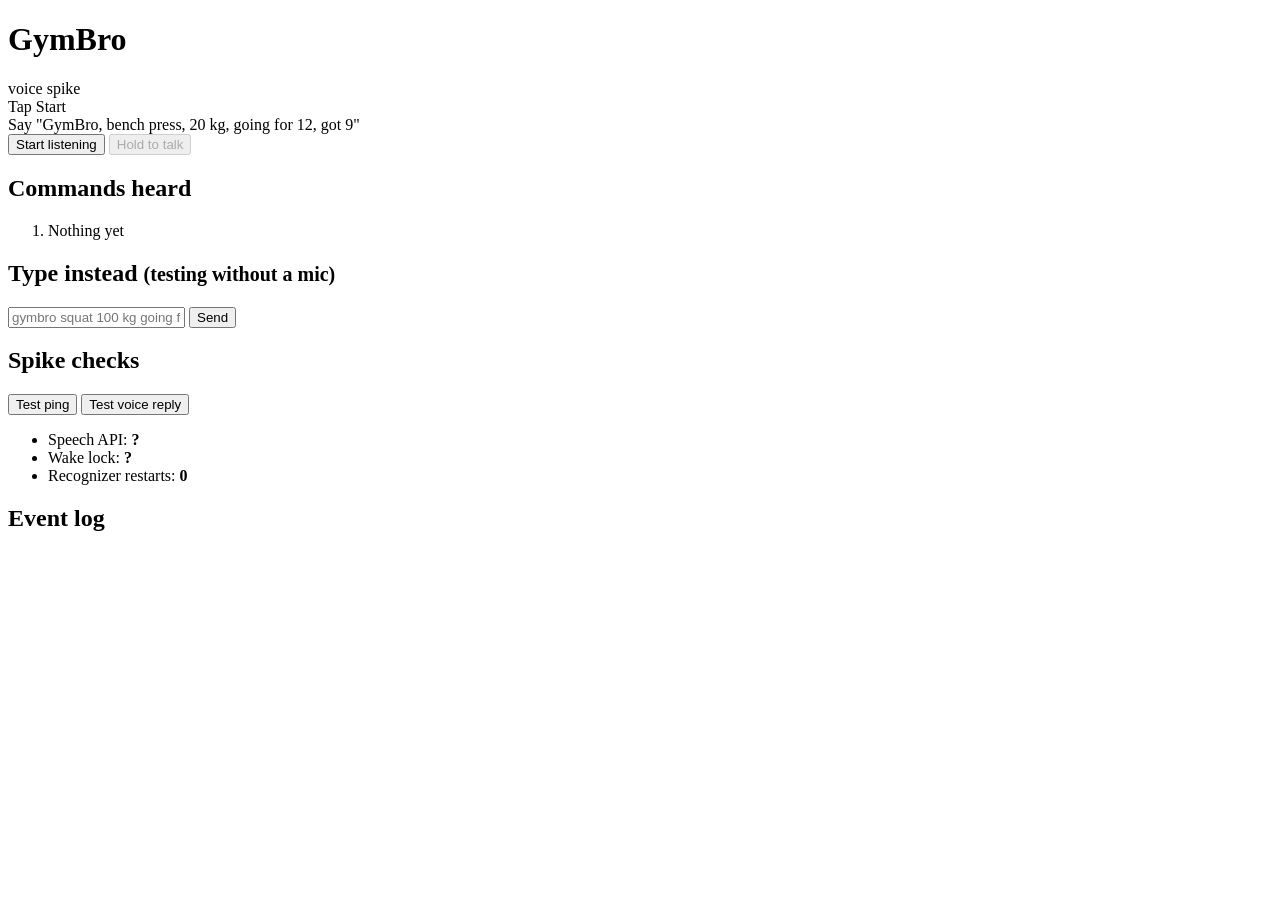
==== index.html @ e26d4421 "Create index.html" ====
<!doctype html>
<html lang="en">
<head>
  <meta charset="utf-8">
  <meta name="viewport" content="width=device-width, initial-scale=1, viewport-fit=cover">
  <meta name="theme-color" content="#0d0f12">
  <title>GymBro</title>
  <link rel="stylesheet" href="style.css">
</head>
<body>
  <header>
    <h1>GymBro</h1>
    <span class="tag">voice spike</span>
  </header>

  <main>
    <section id="status" class="status idle">
      <div class="dot"></div>
      <div>
        <div id="state" class="state">Tap Start</div>
        <div id="hint" class="hint">Say "GymBro, bench press, 20 kg, going for 12, got 9"</div>
      </div>
    </section>

    <div class="controls">
      <button id="start" class="primary">Start listening</button>
      <button id="talk" class="talk" disabled>Hold to talk</button>
    </div>

    <section class="card">
      <h2>Commands heard</h2>
      <ol id="commands" class="commands"><li class="empty">Nothing yet</li></ol>
    </section>

    <section class="card">
      <h2>Type instead <small>(testing without a mic)</small></h2>
      <form id="typed">
        <input id="typedText" autocomplete="off" placeholder="gymbro squat 100 kg going for 5 got 5">
        <button type="submit">Send</button>
      </form>
    </section>

    <section class="card">
      <h2>Spike checks</h2>
      <div class="checks">
        <button id="testPing">Test ping</button>
        <button id="testSpeak">Test voice reply</button>
      </div>
      <ul class="facts">
        <li>Speech API: <b id="fSpeech">?</b></li>
        <li>Wake lock: <b id="fWake">?</b></li>
        <li>Recognizer restarts: <b id="fRestarts">0</b></li>
      </ul>
    </section>

    <section class="card">
      <h2>Event log</h2>
      <pre id="log"></pre>
    </section>
  </main>

  <script src="voice.js"></script>
</body>
</html>
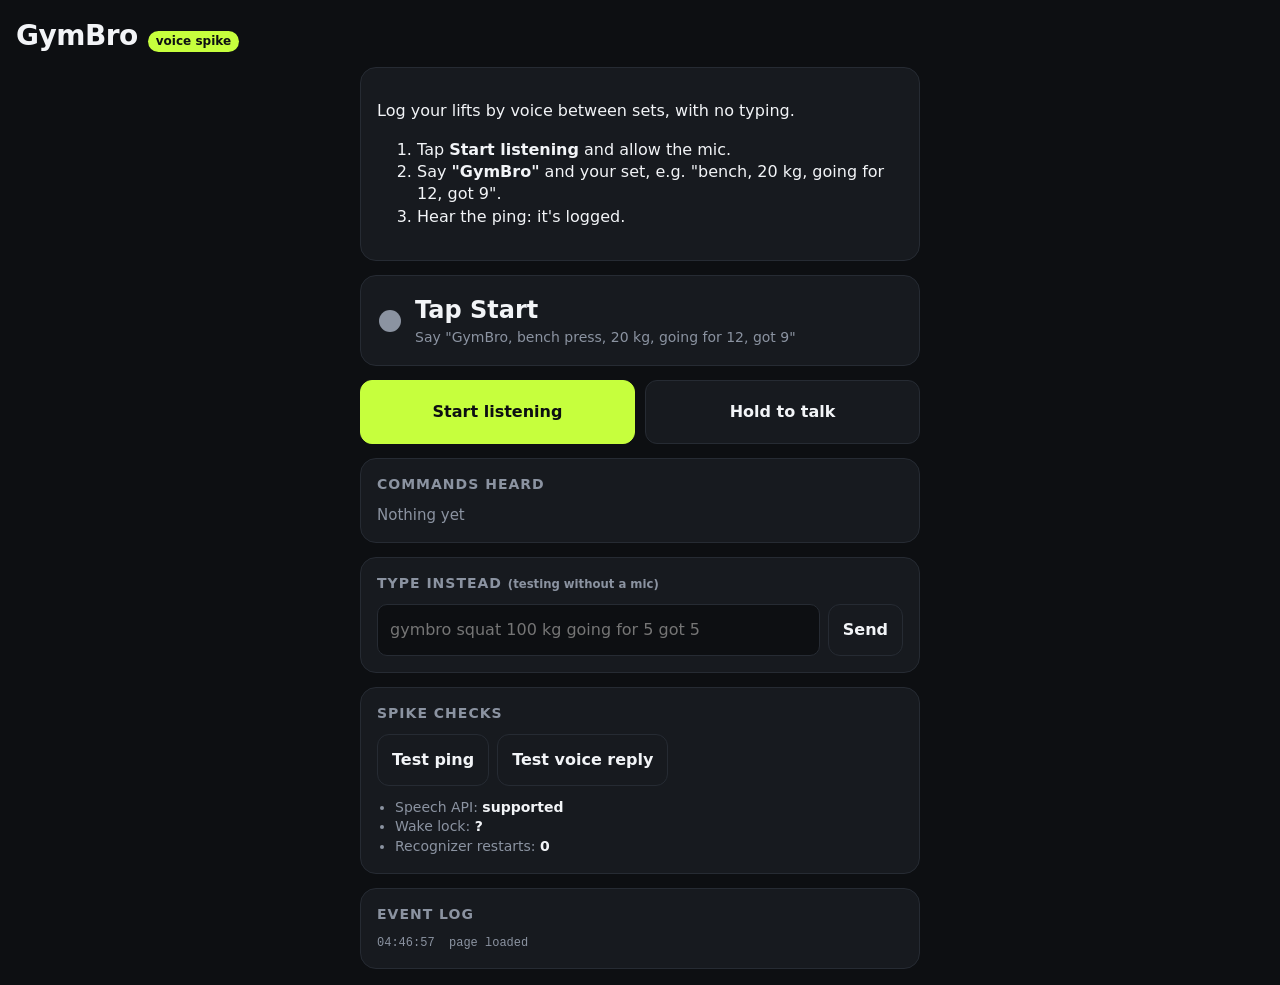
==== commit 776dedfe: "Update index.html" ====
--- a/index.html
+++ b/index.html
@@ -14,6 +14,15 @@
   </header>
 
   <main>
+    <section class="card intro">
+      <p>Log your lifts by voice between sets, with no typing.</p>
+      <ol>
+        <li>Tap <b>Start listening</b> and allow the mic.</li>
+        <li>Say <b>"GymBro"</b> and your set, e.g. "bench, 20 kg, going for 12, got 9".</li>
+        <li>Hear the ping: it's logged.</li>
+      </ol>
+    </section>
+
     <section id="status" class="status idle">
       <div class="dot"></div>
       <div>
--- a/style.css
+++ b/style.css
@@ -0,0 +1,75 @@
+:root {
+  --bg: #0d0f12;
+  --panel: #171a1f;
+  --line: #262b33;
+  --text: #f2f4f7;
+  --muted: #8b93a1;
+  --accent: #c6ff3d;
+  --listen: #3dc6ff;
+  --warn: #ffb03d;
+  --bad: #ff5c5c;
+}
+
+* { box-sizing: border-box; }
+
+body {
+  margin: 0;
+  background: var(--bg);
+  color: var(--text);
+  font: 16px/1.4 system-ui, -apple-system, "Segoe UI", Roboto, sans-serif;
+  padding: 16px 16px calc(16px + env(safe-area-inset-bottom));
+}
+
+header { display: flex; align-items: baseline; gap: 10px; }
+h1 { margin: 0 0 12px; font-size: 28px; letter-spacing: -0.5px; }
+h2 { margin: 0 0 10px; font-size: 14px; text-transform: uppercase; letter-spacing: 1px; color: var(--muted); }
+h2 small { text-transform: none; letter-spacing: 0; }
+.tag { font-size: 12px; color: var(--bg); background: var(--accent); padding: 2px 8px; border-radius: 99px; font-weight: 600; }
+
+main { max-width: 560px; margin: 0 auto; display: grid; gap: 14px; }
+
+.status {
+  display: flex; align-items: center; gap: 14px;
+  background: var(--panel); border: 1px solid var(--line); border-radius: 16px; padding: 18px;
+}
+.dot { width: 22px; height: 22px; border-radius: 50%; background: var(--muted); flex: none; }
+.state { font-size: 24px; font-weight: 700; }
+.hint { color: var(--muted); font-size: 14px; }
+.status.listening .dot { background: var(--listen); animation: pulse 1.6s infinite; }
+.status.awake .dot { background: var(--accent); animation: pulse 0.6s infinite; }
+.status.logged .dot { background: var(--accent); }
+.status.error .dot { background: var(--bad); }
+@keyframes pulse { 50% { opacity: 0.35; transform: scale(0.85); } }
+
+.controls { display: grid; grid-template-columns: 1fr 1fr; gap: 10px; }
+button {
+  font: inherit; font-weight: 600; color: var(--text);
+  background: var(--panel); border: 1px solid var(--line); border-radius: 12px;
+  padding: 14px; cursor: pointer;
+}
+button:disabled { opacity: 0.4; }
+button.primary { background: var(--accent); color: var(--bg); border-color: var(--accent); }
+button.talk { min-height: 64px; }
+button.talk.held { background: var(--listen); color: var(--bg); }
+
+.card { background: var(--panel); border: 1px solid var(--line); border-radius: 16px; padding: 16px; }
+
+.commands { margin: 0; padding-left: 22px; display: grid; gap: 6px; }
+.commands li { font-size: 18px; }
+.commands li small { display: block; color: var(--muted); font-size: 12px; }
+.commands .empty { list-style: none; margin-left: -22px; color: var(--muted); font-size: 15px; }
+
+form { display: flex; gap: 8px; }
+input {
+  flex: 1; min-width: 0; font: inherit; color: var(--text);
+  background: var(--bg); border: 1px solid var(--line); border-radius: 10px; padding: 12px;
+}
+
+.checks { display: flex; gap: 8px; flex-wrap: wrap; }
+.facts { margin: 12px 0 0; padding-left: 18px; color: var(--muted); font-size: 14px; }
+.facts b { color: var(--text); }
+
+pre {
+  margin: 0; max-height: 220px; overflow: auto; white-space: pre-wrap; word-break: break-word;
+  font: 12px/1.5 ui-monospace, Menlo, monospace; color: var(--muted);
+}
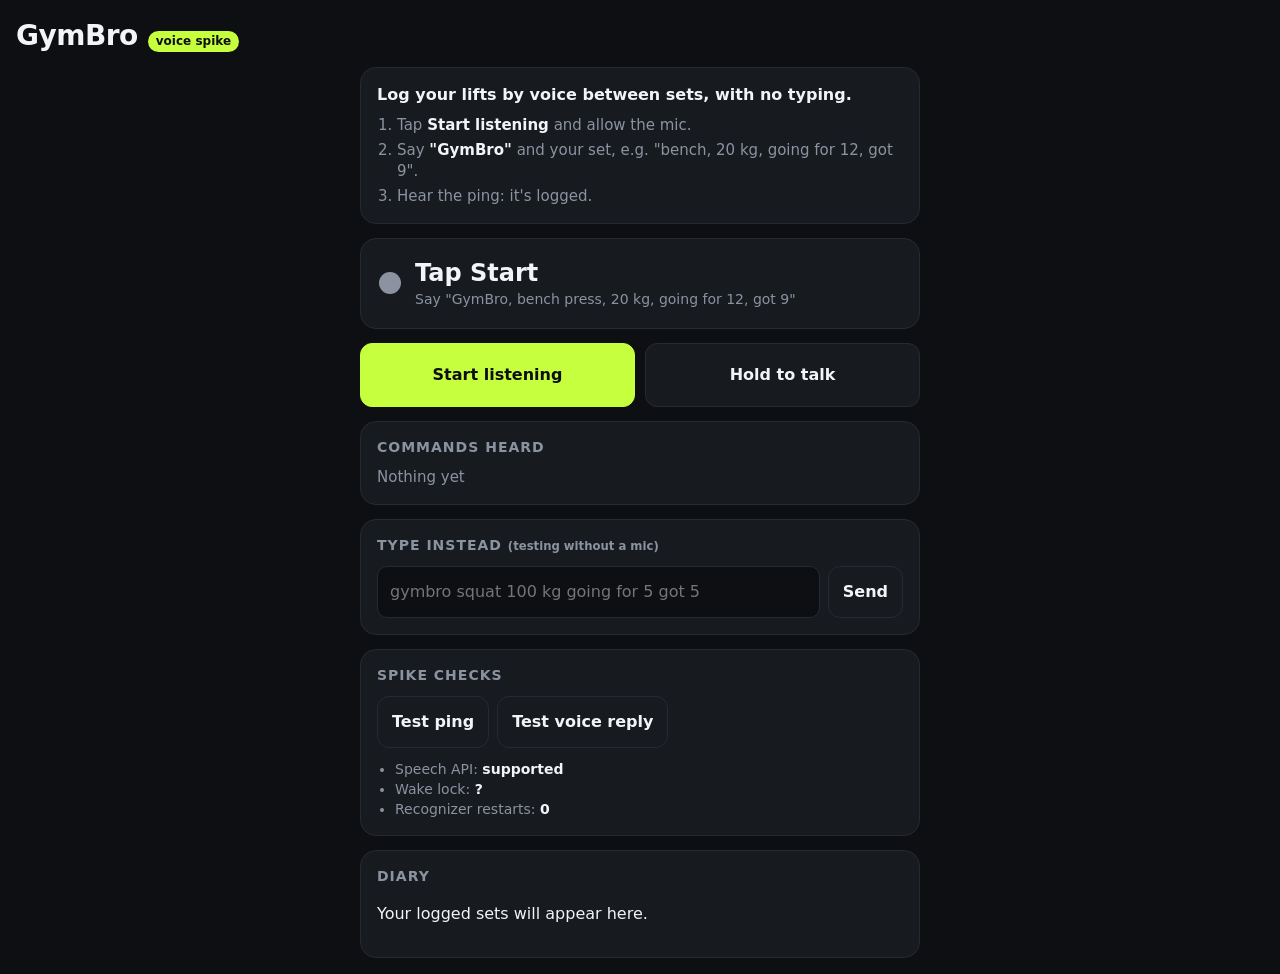
==== commit e8042fcc: "Update index.html" ====
--- a/index.html
+++ b/index.html
@@ -63,11 +63,12 @@
     </section>
 
     <section class="card">
-      <h2>Event log</h2>
-      <pre id="log"></pre>
+      <h2>Diary</h2>
+      <div id="diary"></div>
     </section>
   </main>
 
+  <script src="diary.js"></script>
   <script src="voice.js"></script>
 </body>
 </html>
--- a/style.css
+++ b/style.css
@@ -54,6 +54,10 @@
 
 .card { background: var(--panel); border: 1px solid var(--line); border-radius: 16px; padding: 16px; }
 
+.intro p { margin: 0 0 8px; font-weight: 600; }
+.intro ol { margin: 0; padding-left: 20px; color: var(--muted); font-size: 15px; display: grid; gap: 4px; }
+.intro b { color: var(--text); }
+
 .commands { margin: 0; padding-left: 22px; display: grid; gap: 6px; }
 .commands li { font-size: 18px; }
 .commands li small { display: block; color: var(--muted); font-size: 12px; }
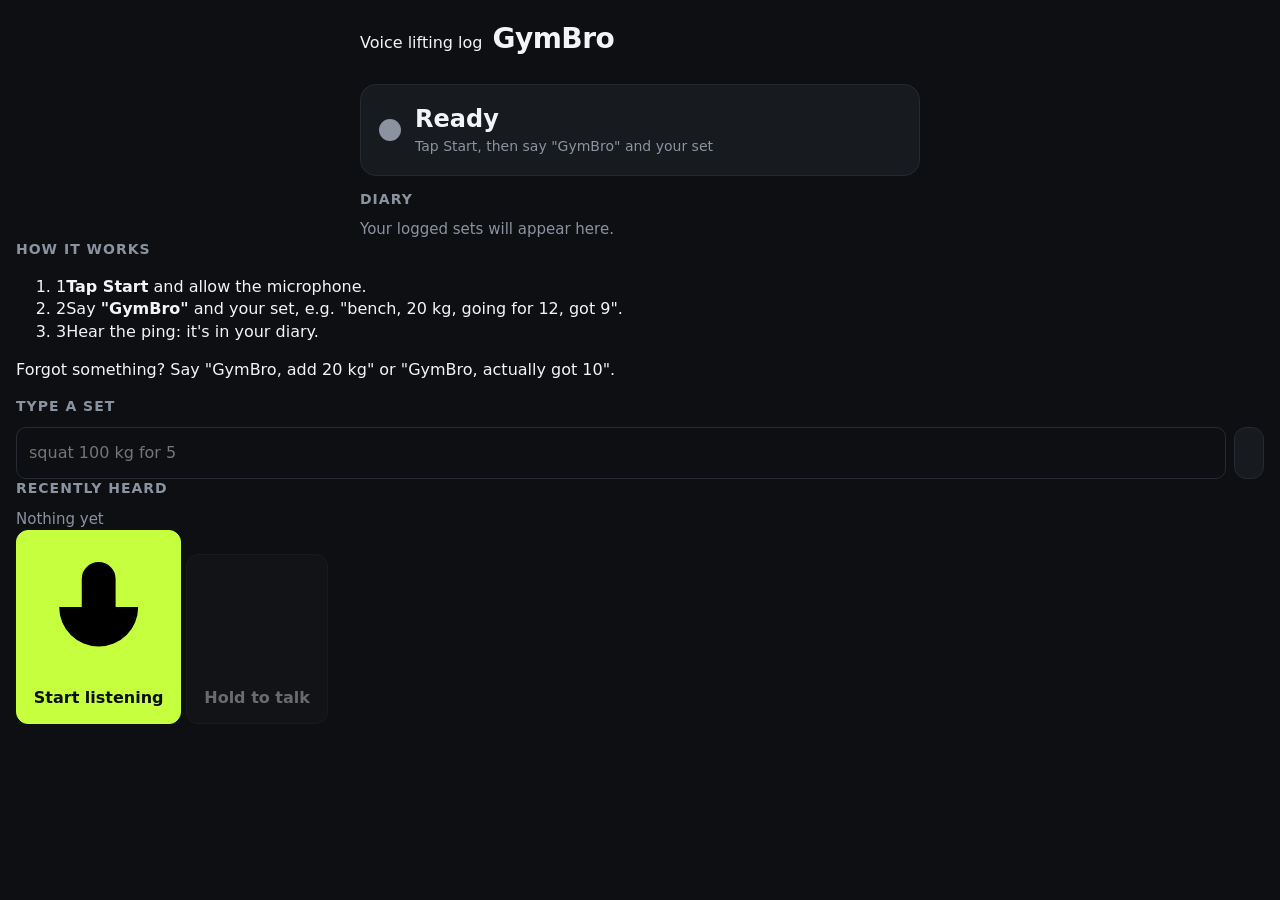
==== commit fcd3c8f8: "Update index.html" ====
--- a/index.html
+++ b/index.html
@@ -3,70 +3,71 @@
 <head>
   <meta charset="utf-8">
   <meta name="viewport" content="width=device-width, initial-scale=1, viewport-fit=cover">
-  <meta name="theme-color" content="#0d0f12">
+  <meta name="theme-color" content="#f2f2f7" media="(prefers-color-scheme: light)">
+  <meta name="theme-color" content="#000000" media="(prefers-color-scheme: dark)">
   <title>GymBro</title>
   <link rel="stylesheet" href="style.css">
 </head>
 <body>
-  <header>
-    <h1>GymBro</h1>
-    <span class="tag">voice spike</span>
-  </header>
+  <div class="layout">
+    <main class="main">
+      <header class="top">
+        <p class="eyebrow">Voice lifting log</p>
+        <h1>GymBro</h1>
+      </header>
 
-  <main>
-    <section class="card intro">
-      <p>Log your lifts by voice between sets, with no typing.</p>
-      <ol>
-        <li>Tap <b>Start listening</b> and allow the mic.</li>
-        <li>Say <b>"GymBro"</b> and your set, e.g. "bench, 20 kg, going for 12, got 9".</li>
-        <li>Hear the ping: it's logged.</li>
-      </ol>
-    </section>
+      <section id="status" class="status idle" aria-live="polite">
+        <span class="dot"></span>
+        <div>
+          <div id="state" class="state">Ready</div>
+          <div id="hint" class="hint">Tap Start, then say "GymBro" and your set</div>
+        </div>
+      </section>
 
-    <section id="status" class="status idle">
-      <div class="dot"></div>
-      <div>
-        <div id="state" class="state">Tap Start</div>
-        <div id="hint" class="hint">Say "GymBro, bench press, 20 kg, going for 12, got 9"</div>
-      </div>
-    </section>
+      <section>
+        <h2 class="title">Diary</h2>
+        <div id="diary"></div>
+      </section>
+    </main>
 
-    <div class="controls">
-      <button id="start" class="primary">Start listening</button>
-      <button id="talk" class="talk" disabled>Hold to talk</button>
-    </div>
+    <aside class="side">
+      <section class="group">
+        <h2>How it works</h2>
+        <ol class="steps">
+          <li><span class="num">1</span><span><b>Tap Start</b> and allow the microphone.</span></li>
+          <li><span class="num">2</span><span>Say <b>"GymBro"</b> and your set, e.g. "bench, 20 kg, going for 12, got 9".</span></li>
+          <li><span class="num">3</span><span>Hear the ping: it's in your diary.</span></li>
+        </ol>
+        <p class="tip">Forgot something? Say "GymBro, add 20 kg" or "GymBro, actually got 10".</p>
+      </section>
 
-    <section class="card">
-      <h2>Commands heard</h2>
-      <ol id="commands" class="commands"><li class="empty">Nothing yet</li></ol>
-    </section>
+      <section class="group">
+        <h2>Type a set</h2>
+        <form id="typed" class="typed">
+          <input id="typedText" autocomplete="off" placeholder="squat 100 kg for 5" aria-label="Type a set">
+          <button type="submit" aria-label="Log set">
+            <svg viewBox="0 0 24 24" aria-hidden="true"><path d="M12 19V5M5 12l7-7 7 7"/></svg>
+          </button>
+        </form>
+      </section>
 
-    <section class="card">
-      <h2>Type instead <small>(testing without a mic)</small></h2>
-      <form id="typed">
-        <input id="typedText" autocomplete="off" placeholder="gymbro squat 100 kg going for 5 got 5">
-        <button type="submit">Send</button>
-      </form>
-    </section>
+      <section class="group">
+        <h2>Recently heard</h2>
+        <ol id="commands" class="commands"><li class="empty">Nothing yet</li></ol>
+      </section>
+    </aside>
+  </div>
 
-    <section class="card">
-      <h2>Spike checks</h2>
-      <div class="checks">
-        <button id="testPing">Test ping</button>
-        <button id="testSpeak">Test voice reply</button>
-      </div>
-      <ul class="facts">
-        <li>Speech API: <b id="fSpeech">?</b></li>
-        <li>Wake lock: <b id="fWake">?</b></li>
-        <li>Recognizer restarts: <b id="fRestarts">0</b></li>
-      </ul>
-    </section>
-
-    <section class="card">
-      <h2>Diary</h2>
-      <div id="diary"></div>
-    </section>
-  </main>
+  <div class="dock" role="toolbar" aria-label="Listening controls">
+    <button id="start" class="fab primary" aria-pressed="false">
+      <svg viewBox="0 0 24 24" aria-hidden="true"><rect x="9" y="3" width="6" height="11" rx="3"/><path d="M5 11a7 7 0 0 0 14 0M12 18v3"/></svg>
+      <span id="startLabel">Start listening</span>
+    </button>
+    <button id="talk" class="fab secondary" disabled>
+      <svg viewBox="0 0 24 24" aria-hidden="true"><path d="M4 10v4M8 7v10M12 4v16M16 7v10M20 10v4"/></svg>
+      <span>Hold to talk</span>
+    </button>
+  </div>
 
   <script src="diary.js"></script>
   <script src="voice.js"></script>
--- a/style.css
+++ b/style.css
@@ -73,7 +73,23 @@
 .facts { margin: 12px 0 0; padding-left: 18px; color: var(--muted); font-size: 14px; }
 .facts b { color: var(--text); }
 
-pre {
-  margin: 0; max-height: 220px; overflow: auto; white-space: pre-wrap; word-break: break-word;
-  font: 12px/1.5 ui-monospace, Menlo, monospace; color: var(--muted);
-}
+#diary .empty { margin: 0; color: var(--muted); font-size: 15px; }
+.day + .day { margin-top: 18px; }
+.day-head { display: flex; align-items: center; justify-content: space-between; gap: 8px; padding-bottom: 8px; border-bottom: 1px solid var(--line); }
+.day-name { font-size: 18px; font-weight: 700; }
+.badges { display: flex; gap: 6px; }
+.badge { font-size: 12px; font-weight: 700; padding: 2px 10px; border-radius: 99px; color: var(--bg); }
+.badge.push, .ico.push { --g: var(--accent); }
+.badge.pull, .ico.pull { --g: var(--listen); }
+.badge.legs, .ico.legs { --g: var(--warn); }
+.badge.other, .ico.other { --g: var(--muted); }
+.badge { background: var(--g); }
+.entries { list-style: none; margin: 0; padding: 0; }
+.entry { display: flex; align-items: center; gap: 12px; padding: 10px 0; border-bottom: 1px solid var(--line); }
+.entry:last-child { border-bottom: 0; }
+.ico { width: 40px; height: 40px; flex: none; display: grid; place-items: center; border-radius: 10px; color: var(--g); background: color-mix(in srgb, var(--g) 14%, transparent); }
+.ico svg { width: 26px; height: 26px; }
+.entry-body { flex: 1; min-width: 0; }
+.ex { font-weight: 600; }
+.meta { color: var(--muted); font-size: 14px; }
+.entry time { color: var(--muted); font-size: 13px; }
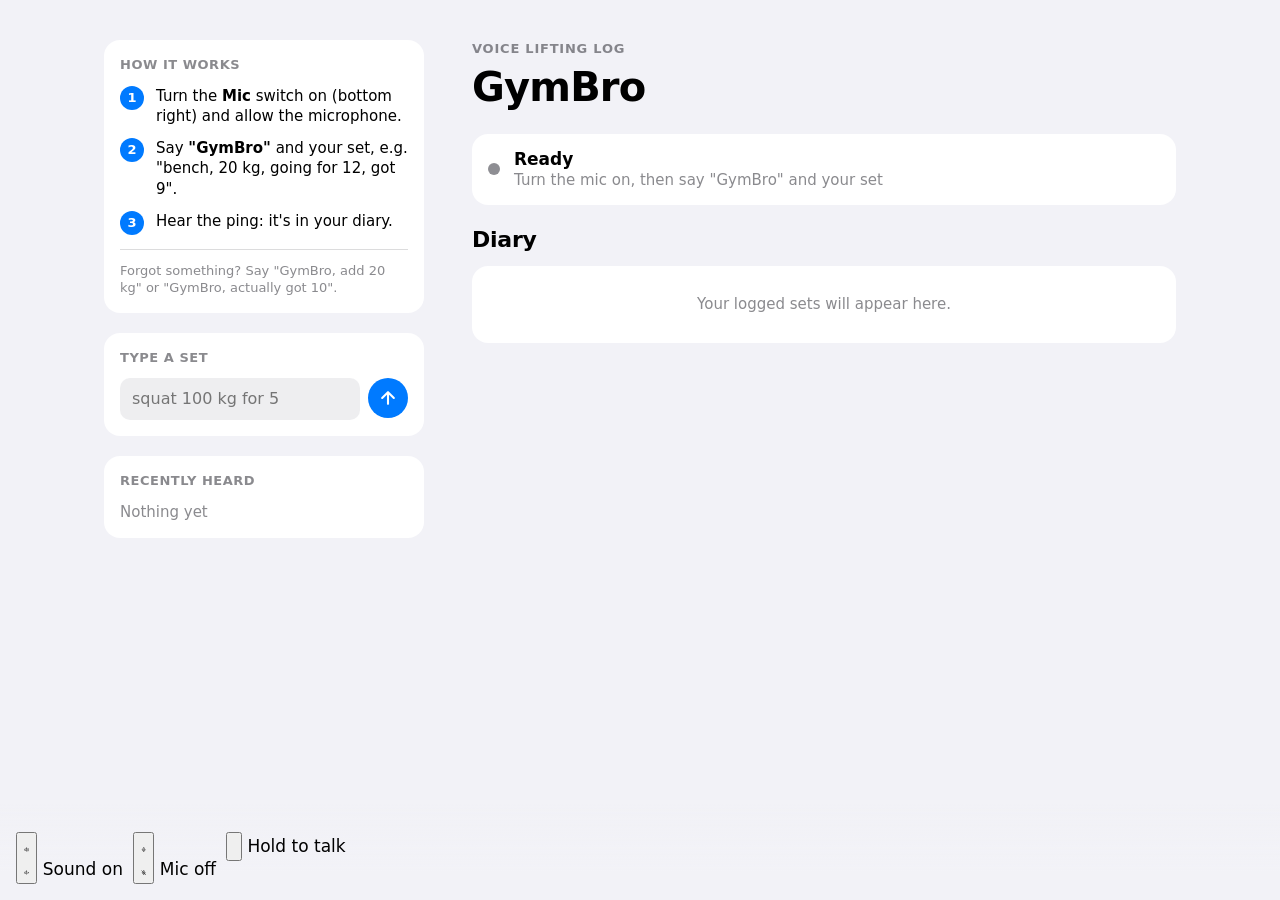
==== commit 958d117f: "Update index.html" ====
--- a/index.html
+++ b/index.html
@@ -20,7 +20,7 @@
         <span class="dot"></span>
         <div>
           <div id="state" class="state">Ready</div>
-          <div id="hint" class="hint">Tap Start, then say "GymBro" and your set</div>
+          <div id="hint" class="hint">Turn the mic on, then say "GymBro" and your set</div>
         </div>
       </section>
 
@@ -34,7 +34,7 @@
       <section class="group">
         <h2>How it works</h2>
         <ol class="steps">
-          <li><span class="num">1</span><span><b>Tap Start</b> and allow the microphone.</span></li>
+          <li><span class="num">1</span><span>Turn the <b>Mic</b> switch on (bottom right) and allow the microphone.</span></li>
           <li><span class="num">2</span><span>Say <b>"GymBro"</b> and your set, e.g. "bench, 20 kg, going for 12, got 9".</span></li>
           <li><span class="num">3</span><span>Hear the ping: it's in your diary.</span></li>
         </ol>
@@ -58,15 +58,27 @@
     </aside>
   </div>
 
-  <div class="dock" role="toolbar" aria-label="Listening controls">
-    <button id="start" class="fab primary" aria-pressed="false">
-      <svg viewBox="0 0 24 24" aria-hidden="true"><rect x="9" y="3" width="6" height="11" rx="3"/><path d="M5 11a7 7 0 0 0 14 0M12 18v3"/></svg>
-      <span id="startLabel">Start listening</span>
-    </button>
-    <button id="talk" class="fab secondary" disabled>
-      <svg viewBox="0 0 24 24" aria-hidden="true"><path d="M4 10v4M8 7v10M12 4v16M16 7v10M20 10v4"/></svg>
-      <span>Hold to talk</span>
-    </button>
+  <div class="dock" role="toolbar" aria-label="Controls">
+    <div class="ctl">
+      <button id="speaker" class="round toggle on" role="switch" aria-checked="true" aria-label="Sound">
+        <svg class="if-on" viewBox="0 0 24 24" aria-hidden="true"><path d="M11 5 6 9H3v6h3l5 4V5z"/><path d="M15.5 8.5a5 5 0 0 1 0 7M18.5 5.5a9 9 0 0 1 0 13"/></svg>
+        <svg class="if-off" viewBox="0 0 24 24" aria-hidden="true"><path d="M11 5 6 9H3v6h3l5 4V5z"/><path d="M16 9l6 6M22 9l-6 6"/></svg>
+      </button>
+      <span id="speakerLabel" class="ctl-label">Sound on</span>
+    </div>
+    <div class="ctl">
+      <button id="start" class="round toggle mic" role="switch" aria-checked="false" aria-label="Microphone">
+        <svg class="if-on" viewBox="0 0 24 24" aria-hidden="true"><rect x="9" y="3" width="6" height="11" rx="3"/><path d="M5 11a7 7 0 0 0 14 0M12 18v3"/></svg>
+        <svg class="if-off" viewBox="0 0 24 24" aria-hidden="true"><rect x="9" y="3" width="6" height="11" rx="3"/><path d="M5 11a7 7 0 0 0 14 0M12 18v3M3 3l18 18"/></svg>
+      </button>
+      <span id="startLabel" class="ctl-label">Mic off</span>
+    </div>
+    <div class="ctl">
+      <button id="talk" class="round big" aria-label="Hold to talk" disabled>
+        <svg viewBox="0 0 24 24" aria-hidden="true"><rect x="9" y="3" width="6" height="11" rx="3"/><path d="M5 11a7 7 0 0 0 14 0M12 18v3"/></svg>
+      </button>
+      <span class="ctl-label">Hold to talk</span>
+    </div>
   </div>
 
   <script src="diary.js"></script>
--- a/style.css
+++ b/style.css
@@ -1,13 +1,40 @@
+/* GymBro: Apple-inspired look. Follows the system light/dark setting. */
+
 :root {
-  --bg: #0d0f12;
-  --panel: #171a1f;
-  --line: #262b33;
-  --text: #f2f4f7;
-  --muted: #8b93a1;
-  --accent: #c6ff3d;
-  --listen: #3dc6ff;
-  --warn: #ffb03d;
-  --bad: #ff5c5c;
+  color-scheme: light dark;
+  --bg: #f2f2f7;
+  --card: #ffffff;
+  --fill: rgba(118, 118, 128, 0.12);
+  --text: #000000;
+  --text-2: rgba(60, 60, 67, 0.6);
+  --sep: rgba(60, 60, 67, 0.18);
+  --blue: #007aff;
+  --green: #34c759;
+  --red: #ff3b30;
+  --orange: #ff9500;
+  --pink: #ff2d55;
+  --gray: #8e8e93;
+  --glass: rgba(255, 255, 255, 0.72);
+  --shadow: 0 10px 30px rgba(0, 0, 0, 0.12), 0 1px 3px rgba(0, 0, 0, 0.08);
+  --radius: 16px;
+}
+
+@media (prefers-color-scheme: dark) {
+  :root {
+    --bg: #000000;
+    --card: #1c1c1e;
+    --fill: rgba(118, 118, 128, 0.24);
+    --text: #ffffff;
+    --text-2: rgba(235, 235, 245, 0.6);
+    --sep: rgba(84, 84, 88, 0.6);
+    --blue: #0a84ff;
+    --green: #30d158;
+    --red: #ff453a;
+    --orange: #ff9f0a;
+    --pink: #ff375f;
+    --glass: rgba(44, 44, 46, 0.72);
+    --shadow: 0 10px 30px rgba(0, 0, 0, 0.5);
+  }
 }
 
 * { box-sizing: border-box; }
@@ -16,80 +43,167 @@
   margin: 0;
   background: var(--bg);
   color: var(--text);
-  font: 16px/1.4 system-ui, -apple-system, "Segoe UI", Roboto, sans-serif;
-  padding: 16px 16px calc(16px + env(safe-area-inset-bottom));
-}
-
-header { display: flex; align-items: baseline; gap: 10px; }
-h1 { margin: 0 0 12px; font-size: 28px; letter-spacing: -0.5px; }
-h2 { margin: 0 0 10px; font-size: 14px; text-transform: uppercase; letter-spacing: 1px; color: var(--muted); }
-h2 small { text-transform: none; letter-spacing: 0; }
-.tag { font-size: 12px; color: var(--bg); background: var(--accent); padding: 2px 8px; border-radius: 99px; font-weight: 600; }
-
-main { max-width: 560px; margin: 0 auto; display: grid; gap: 14px; }
+  font: 17px/1.35 -apple-system, BlinkMacSystemFont, "SF Pro Text", system-ui, "Segoe UI", Roboto, sans-serif;
+  -webkit-font-smoothing: antialiased;
+  -webkit-tap-highlight-color: transparent;
+}
+
+button, input { font: inherit; color: inherit; }
+svg { fill: none; stroke: currentColor; stroke-width: 2; stroke-linecap: round; stroke-linejoin: round; }
+
+/* ---------- layout: one column on phones, sidebar + diary from tablet up ---------- */
+
+.layout {
+  max-width: 1120px;
+  margin: 0 auto;
+  padding: calc(12px + env(safe-area-inset-top)) 16px calc(112px + env(safe-area-inset-bottom));
+  display: grid;
+  gap: 32px;
+}
+.main, .side { min-width: 0; display: grid; gap: 20px; align-content: start; }
+
+@media (min-width: 760px) {
+  .layout { grid-template-columns: 280px minmax(0, 1fr); gap: 32px; padding-top: 40px; padding-left: 24px; padding-right: 24px; }
+  .side { grid-column: 1; grid-row: 1; position: sticky; top: 24px; align-self: start; }
+  .main { grid-column: 2; }
+}
+@media (min-width: 1100px) {
+  .layout { grid-template-columns: 320px minmax(0, 1fr); gap: 48px; }
+}
+
+/* ---------- header + status ---------- */
+
+.eyebrow { margin: 0; font-size: 13px; font-weight: 600; letter-spacing: 0.06em; text-transform: uppercase; color: var(--text-2); }
+h1 { margin: 2px 0 0; font-size: 34px; font-weight: 700; letter-spacing: -0.02em; }
+@media (min-width: 760px) { h1 { font-size: 40px; } }
+
+.title { margin: 0 0 12px; font-size: 22px; font-weight: 700; letter-spacing: -0.01em; }
 
 .status {
   display: flex; align-items: center; gap: 14px;
-  background: var(--panel); border: 1px solid var(--line); border-radius: 16px; padding: 18px;
-}
-.dot { width: 22px; height: 22px; border-radius: 50%; background: var(--muted); flex: none; }
-.state { font-size: 24px; font-weight: 700; }
-.hint { color: var(--muted); font-size: 14px; }
-.status.listening .dot { background: var(--listen); animation: pulse 1.6s infinite; }
-.status.awake .dot { background: var(--accent); animation: pulse 0.6s infinite; }
-.status.logged .dot { background: var(--accent); }
-.status.error .dot { background: var(--bad); }
-@keyframes pulse { 50% { opacity: 0.35; transform: scale(0.85); } }
-
-.controls { display: grid; grid-template-columns: 1fr 1fr; gap: 10px; }
-button {
-  font: inherit; font-weight: 600; color: var(--text);
-  background: var(--panel); border: 1px solid var(--line); border-radius: 12px;
-  padding: 14px; cursor: pointer;
-}
-button:disabled { opacity: 0.4; }
-button.primary { background: var(--accent); color: var(--bg); border-color: var(--accent); }
-button.talk { min-height: 64px; }
-button.talk.held { background: var(--listen); color: var(--bg); }
-
-.card { background: var(--panel); border: 1px solid var(--line); border-radius: 16px; padding: 16px; }
-
-.intro p { margin: 0 0 8px; font-weight: 600; }
-.intro ol { margin: 0; padding-left: 20px; color: var(--muted); font-size: 15px; display: grid; gap: 4px; }
-.intro b { color: var(--text); }
-
-.commands { margin: 0; padding-left: 22px; display: grid; gap: 6px; }
-.commands li { font-size: 18px; }
-.commands li small { display: block; color: var(--muted); font-size: 12px; }
-.commands .empty { list-style: none; margin-left: -22px; color: var(--muted); font-size: 15px; }
-
-form { display: flex; gap: 8px; }
-input {
-  flex: 1; min-width: 0; font: inherit; color: var(--text);
-  background: var(--bg); border: 1px solid var(--line); border-radius: 10px; padding: 12px;
-}
-
-.checks { display: flex; gap: 8px; flex-wrap: wrap; }
-.facts { margin: 12px 0 0; padding-left: 18px; color: var(--muted); font-size: 14px; }
-.facts b { color: var(--text); }
-
-#diary .empty { margin: 0; color: var(--muted); font-size: 15px; }
-.day + .day { margin-top: 18px; }
-.day-head { display: flex; align-items: center; justify-content: space-between; gap: 8px; padding-bottom: 8px; border-bottom: 1px solid var(--line); }
-.day-name { font-size: 18px; font-weight: 700; }
+  background: var(--card); border-radius: var(--radius); padding: 14px 16px;
+}
+.dot { width: 12px; height: 12px; border-radius: 50%; background: var(--gray); flex: none; }
+.state { font-size: 17px; font-weight: 600; }
+.hint { font-size: 15px; color: var(--text-2); overflow-wrap: anywhere; }
+.status.listening .dot { background: var(--green); animation: pulse 1.8s infinite; }
+.status.awake .dot { background: var(--blue); animation: pulse 0.8s infinite; }
+.status.logged .dot { background: var(--green); }
+.status.error .dot { background: var(--red); }
+@keyframes pulse { 50% { opacity: 0.35; transform: scale(0.8); } }
+
+/* ---------- diary ---------- */
+
+#diary .empty {
+  margin: 0; padding: 28px 16px; text-align: center;
+  background: var(--card); border-radius: var(--radius); color: var(--text-2); font-size: 15px;
+}
+.day + .day { margin-top: 24px; }
+.day-head { display: flex; align-items: baseline; justify-content: space-between; gap: 8px; padding: 0 4px 8px; flex-wrap: wrap; }
+.day-name { font-size: 20px; font-weight: 700; letter-spacing: -0.01em; }
+.day-date { margin-left: 8px; font-size: 15px; color: var(--text-2); }
 .badges { display: flex; gap: 6px; }
-.badge { font-size: 12px; font-weight: 700; padding: 2px 10px; border-radius: 99px; color: var(--bg); }
-.badge.push, .ico.push { --g: var(--accent); }
-.badge.pull, .ico.pull { --g: var(--listen); }
-.badge.legs, .ico.legs { --g: var(--warn); }
-.badge.other, .ico.other { --g: var(--muted); }
-.badge { background: var(--g); }
-.entries { list-style: none; margin: 0; padding: 0; }
-.entry { display: flex; align-items: center; gap: 12px; padding: 10px 0; border-bottom: 1px solid var(--line); }
-.entry:last-child { border-bottom: 0; }
-.ico { width: 40px; height: 40px; flex: none; display: grid; place-items: center; border-radius: 10px; color: var(--g); background: color-mix(in srgb, var(--g) 14%, transparent); }
-.ico svg { width: 26px; height: 26px; }
+.badge {
+  font-size: 13px; font-weight: 600; padding: 3px 10px; border-radius: 99px;
+  color: var(--g); background: color-mix(in srgb, var(--g) 16%, transparent);
+}
+.badge.push, .ico.push { --g: var(--pink); }
+.badge.pull, .ico.pull { --g: var(--blue); }
+.badge.legs, .ico.legs { --g: var(--orange); }
+.badge.other, .ico.other { --g: var(--gray); }
+
+.entries { list-style: none; margin: 0; padding: 0; background: var(--card); border-radius: var(--radius); overflow: hidden; }
+.entry { position: relative; display: flex; align-items: center; gap: 12px; padding: 11px 16px; min-height: 64px; }
+.entry + .entry::before { content: ""; position: absolute; top: 0; left: 68px; right: 0; border-top: 0.5px solid var(--sep); }
+.ico {
+  width: 40px; height: 40px; flex: none; display: grid; place-items: center;
+  border-radius: 10px; background: var(--g); color: #fff;
+}
+.ico svg { width: 26px; height: 26px; stroke-width: 1.7; }
 .entry-body { flex: 1; min-width: 0; }
-.ex { font-weight: 600; }
-.meta { color: var(--muted); font-size: 14px; }
-.entry time { color: var(--muted); font-size: 13px; }
+.ex { font-size: 17px; font-weight: 600; white-space: nowrap; overflow: hidden; text-overflow: ellipsis; }
+.meta { font-size: 15px; color: var(--text-2); white-space: nowrap; overflow: hidden; text-overflow: ellipsis; }
+.entry time { font-size: 15px; color: var(--text-2); font-variant-numeric: tabular-nums; }
+
+/* ---------- sidebar groups ---------- */
+
+.group { background: var(--card); border-radius: var(--radius); padding: 16px; }
+.group h2 { margin: 0 0 12px; font-size: 13px; font-weight: 600; letter-spacing: 0.04em; text-transform: uppercase; color: var(--text-2); }
+
+.steps { list-style: none; margin: 0; padding: 0; display: grid; gap: 12px; font-size: 15px; }
+.steps li { display: flex; gap: 12px; align-items: flex-start; }
+.num {
+  flex: none; width: 24px; height: 24px; border-radius: 50%; display: grid; place-items: center;
+  background: var(--blue); color: #fff; font-size: 13px; font-weight: 700;
+}
+.tip { margin: 14px 0 0; padding-top: 12px; border-top: 0.5px solid var(--sep); font-size: 13px; color: var(--text-2); }
+
+.typed { display: flex; gap: 8px; }
+.typed input {
+  flex: 1; min-width: 0; padding: 10px 12px; border: 0; border-radius: 10px;
+  background: var(--fill); font-size: 16px; outline: none;
+}
+.typed input:focus { box-shadow: 0 0 0 3px color-mix(in srgb, var(--blue) 35%, transparent); }
+.typed button {
+  flex: none; width: 40px; height: 40px; border: 0; border-radius: 50%;
+  background: var(--blue); color: #fff; display: grid; place-items: center; cursor: pointer;
+}
+.typed button svg { width: 20px; height: 20px; stroke-width: 2.5; }
+
+.commands { list-style: none; margin: 0; padding: 0; max-height: 220px; overflow: auto; font-size: 15px; }
+.commands li { padding: 8px 0; overflow-wrap: anywhere; }
+.commands li + li { border-top: 0.5px solid var(--sep); }
+.commands li small { display: block; margin-top: 2px; font-size: 12px; color: var(--text-2); }
+.commands .empty { color: var(--text-2); padding: 0; }
+
+/* ---------- floating buttons, bottom left ---------- */
+
+/* soft fade so the list doesn't collide with the buttons */
+body::after {
+  content: ""; position: fixed; z-index: 5; left: 0; right: 0; bottom: 0; pointer-events: none;
+  height: calc(96px + env(safe-area-inset-bottom));
+  background: linear-gradient(to bottom, transparent, var(--bg) 70%);
+}
+
+.dock {
+  position: fixed; z-index: 10;
+  left: calc(16px + env(safe-area-inset-left));
+  bottom: calc(16px + env(safe-area-inset-bottom));
+  display: flex; gap: 10px;
+}
+.fab {
+  display: inline-flex; align-items: center; gap: 8px;
+  height: 52px; padding: 0 20px; border: 0; border-radius: 26px;
+  font-size: 17px; font-weight: 600; white-space: nowrap; cursor: pointer;
+  box-shadow: var(--shadow);
+  -webkit-backdrop-filter: saturate(180%) blur(20px); backdrop-filter: saturate(180%) blur(20px);
+  touch-action: none; user-select: none; -webkit-user-select: none;
+  transition: transform 0.15s ease, background-color 0.2s ease;
+}
+.fab svg { width: 22px; height: 22px; }
+.fab:active { transform: scale(0.96); }
+.fab:disabled { opacity: 0.4; cursor: default; }
+.fab.primary { background: var(--blue); color: #fff; }
+.fab.primary.on { background: var(--red); animation: glow 1.8s infinite; }
+.fab.secondary { background: var(--glass); color: var(--text); box-shadow: var(--shadow), inset 0 0 0 0.5px var(--sep); }
+.fab.secondary.held { background: var(--green); color: #fff; }
+@keyframes glow {
+  0%, 100% { box-shadow: var(--shadow), 0 0 0 0 color-mix(in srgb, var(--red) 45%, transparent); }
+  50% { box-shadow: var(--shadow), 0 0 0 8px color-mix(in srgb, var(--red) 0%, transparent); }
+}
+
+/* small phones: tighter dock so both buttons fit */
+@media (max-width: 400px) {
+  .layout { gap: 24px; }
+  h1 { font-size: 30px; }
+  .dock { left: calc(12px + env(safe-area-inset-left)); right: calc(12px + env(safe-area-inset-right)); gap: 8px; }
+  .fab { flex: 1; justify-content: center; height: 50px; padding: 0 12px; font-size: 16px; gap: 6px; }
+  .fab svg { width: 20px; height: 20px; }
+  .entry { padding: 10px 12px; gap: 10px; }
+  .entry + .entry::before { left: 62px; }
+  .ico { width: 38px; height: 38px; }
+}
+
+@media (prefers-reduced-motion: reduce) {
+  .status .dot, .fab.primary.on { animation: none; }
+}
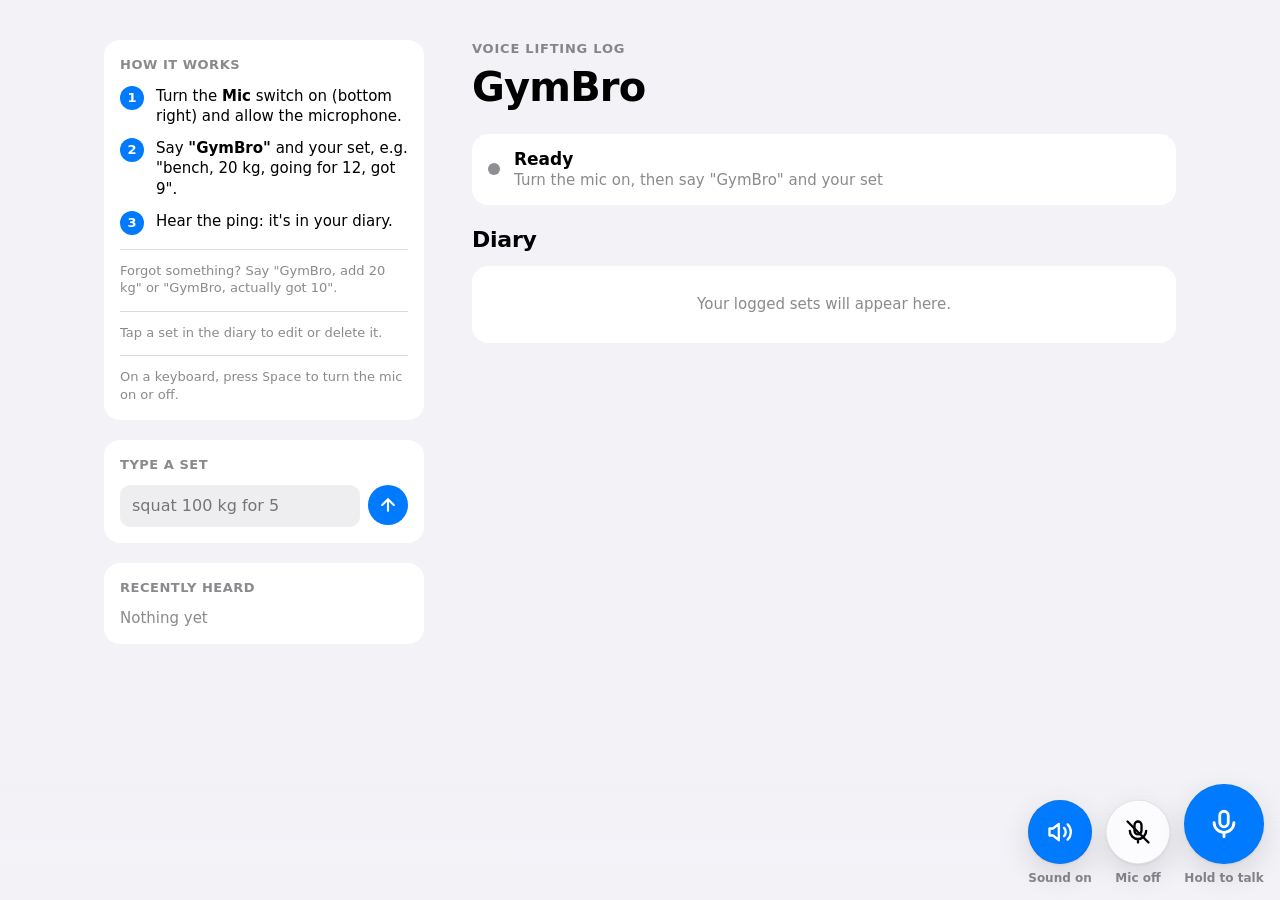
==== commit 3423f1b9: "Update index.html" ====
--- a/index.html
+++ b/index.html
@@ -39,6 +39,8 @@
           <li><span class="num">3</span><span>Hear the ping: it's in your diary.</span></li>
         </ol>
         <p class="tip">Forgot something? Say "GymBro, add 20 kg" or "GymBro, actually got 10".</p>
+        <p class="tip">Tap a set in the diary to edit or delete it.</p>
+        <p class="tip keys">On a keyboard, press <kbd>Space</kbd> to turn the mic on or off.</p>
       </section>
 
       <section class="group">
@@ -81,6 +83,30 @@
     </div>
   </div>
 
+  <dialog id="editor" class="sheet" aria-labelledby="editTitle">
+    <form id="editForm" method="dialog">
+      <header class="sheet-head">
+        <button type="button" id="editCancel" class="link">Cancel</button>
+        <h2 id="editTitle">Edit set</h2>
+        <button type="submit" class="link strong">Save</button>
+      </header>
+      <div class="fields">
+        <label class="field">Exercise<input id="fExercise" list="exerciseNames" autocomplete="off" required></label>
+        <label class="field">Weight<span class="pair"><input id="fWeight" type="number" inputmode="decimal" step="any" min="0" placeholder="None"><select id="fUnit" aria-label="Unit"><option>kg</option><option>lb</option></select></span></label>
+        <label class="field">Reps done<input id="fReps" type="number" inputmode="numeric" min="0" placeholder="None"></label>
+        <label class="field">Going for<input id="fTarget" type="number" inputmode="numeric" min="0" placeholder="None"></label>
+        <label class="field">Equipment<select id="fEquipment"><option value="">None</option><option>barbell</option><option>dumbbell</option><option>machine</option><option>cable</option><option>smith</option></select></label>
+      </div>
+      <button type="button" id="editDelete" class="danger">Delete set</button>
+    </form>
+  </dialog>
+  <datalist id="exerciseNames"></datalist>
+
+  <div id="toast" class="toast" role="status" hidden>
+    <span id="toastText"></span>
+    <button type="button" id="toastUndo">Undo</button>
+  </div>
+
   <script src="diary.js"></script>
   <script src="voice.js"></script>
 </body>
--- a/style.css
+++ b/style.css
@@ -56,7 +56,7 @@
 .layout {
   max-width: 1120px;
   margin: 0 auto;
-  padding: calc(12px + env(safe-area-inset-top)) 16px calc(112px + env(safe-area-inset-bottom));
+  padding: calc(12px + env(safe-area-inset-top)) 16px calc(140px + env(safe-area-inset-bottom));
   display: grid;
   gap: 32px;
 }
@@ -156,54 +156,68 @@
 .commands li small { display: block; margin-top: 2px; font-size: 12px; color: var(--text-2); }
 .commands .empty { color: var(--text-2); padding: 0; }
 
-/* ---------- floating buttons, bottom left ---------- */
-
-/* soft fade so the list doesn't collide with the buttons */
+/* ---------- round controls, bottom right (Control Center style) ---------- */
+
+/* soft fade so the list doesn't collide with the controls */
 body::after {
   content: ""; position: fixed; z-index: 5; left: 0; right: 0; bottom: 0; pointer-events: none;
-  height: calc(96px + env(safe-area-inset-bottom));
-  background: linear-gradient(to bottom, transparent, var(--bg) 70%);
+  height: calc(120px + env(safe-area-inset-bottom));
+  background: linear-gradient(to bottom, transparent, var(--bg) 65%);
 }
 
 .dock {
   position: fixed; z-index: 10;
-  left: calc(16px + env(safe-area-inset-left));
-  bottom: calc(16px + env(safe-area-inset-bottom));
-  display: flex; gap: 10px;
-}
-.fab {
-  display: inline-flex; align-items: center; gap: 8px;
-  height: 52px; padding: 0 20px; border: 0; border-radius: 26px;
-  font-size: 17px; font-weight: 600; white-space: nowrap; cursor: pointer;
-  box-shadow: var(--shadow);
+  right: calc(16px + env(safe-area-inset-right));
+  bottom: calc(14px + env(safe-area-inset-bottom));
+  display: flex; align-items: flex-end; gap: 14px;
+}
+.ctl { display: grid; justify-items: center; gap: 6px; }
+.ctl-label { font-size: 12px; font-weight: 600; color: var(--text-2); white-space: nowrap; }
+
+.round {
+  width: 64px; height: 64px; border: 0; border-radius: 50%; padding: 0;
+  display: grid; place-items: center; cursor: pointer;
+  background: var(--glass); color: var(--text);
+  box-shadow: var(--shadow), inset 0 0 0 0.5px var(--sep);
   -webkit-backdrop-filter: saturate(180%) blur(20px); backdrop-filter: saturate(180%) blur(20px);
   touch-action: none; user-select: none; -webkit-user-select: none;
-  transition: transform 0.15s ease, background-color 0.2s ease;
-}
-.fab svg { width: 22px; height: 22px; }
-.fab:active { transform: scale(0.96); }
-.fab:disabled { opacity: 0.4; cursor: default; }
-.fab.primary { background: var(--blue); color: #fff; }
-.fab.primary.on { background: var(--red); animation: glow 1.8s infinite; }
-.fab.secondary { background: var(--glass); color: var(--text); box-shadow: var(--shadow), inset 0 0 0 0.5px var(--sep); }
-.fab.secondary.held { background: var(--green); color: #fff; }
+  transition: transform 0.15s ease, background-color 0.2s ease, color 0.2s ease;
+}
+.round svg { width: 28px; height: 28px; }
+.round:active { transform: scale(0.94); }
+.round:disabled { opacity: 0.4; cursor: default; }
+
+/* switches: off = frosted glass, on = filled */
+.toggle .if-on { display: none; }
+.toggle.on .if-on { display: block; }
+.toggle.on .if-off { display: none; }
+.toggle.on { background: var(--blue); color: #fff; }
+.toggle.mic.on { background: var(--green); animation: glow 1.8s infinite; }
+
+/* hold to talk: the biggest target, under the thumb */
+.round.big { width: 80px; height: 80px; background: var(--blue); color: #fff; }
+.round.big svg { width: 34px; height: 34px; }
+.round.big.held { background: var(--green); transform: scale(1.06); }
+
 @keyframes glow {
-  0%, 100% { box-shadow: var(--shadow), 0 0 0 0 color-mix(in srgb, var(--red) 45%, transparent); }
-  50% { box-shadow: var(--shadow), 0 0 0 8px color-mix(in srgb, var(--red) 0%, transparent); }
-}
-
-/* small phones: tighter dock so both buttons fit */
+  0%, 100% { box-shadow: var(--shadow), 0 0 0 0 color-mix(in srgb, var(--green) 50%, transparent); }
+  50% { box-shadow: var(--shadow), 0 0 0 10px color-mix(in srgb, var(--green) 0%, transparent); }
+}
+
+/* small phones: slightly smaller controls, still well above the 44pt minimum */
 @media (max-width: 400px) {
   .layout { gap: 24px; }
   h1 { font-size: 30px; }
-  .dock { left: calc(12px + env(safe-area-inset-left)); right: calc(12px + env(safe-area-inset-right)); gap: 8px; }
-  .fab { flex: 1; justify-content: center; height: 50px; padding: 0 12px; font-size: 16px; gap: 6px; }
-  .fab svg { width: 20px; height: 20px; }
+  .dock { right: calc(12px + env(safe-area-inset-right)); gap: 12px; }
+  .round { width: 58px; height: 58px; }
+  .round svg { width: 26px; height: 26px; }
+  .round.big { width: 72px; height: 72px; }
+  .round.big svg { width: 32px; height: 32px; }
   .entry { padding: 10px 12px; gap: 10px; }
   .entry + .entry::before { left: 62px; }
   .ico { width: 38px; height: 38px; }
 }
 
 @media (prefers-reduced-motion: reduce) {
-  .status .dot, .fab.primary.on { animation: none; }
-}
+  .status .dot, .toggle.mic.on { animation: none; }
+}
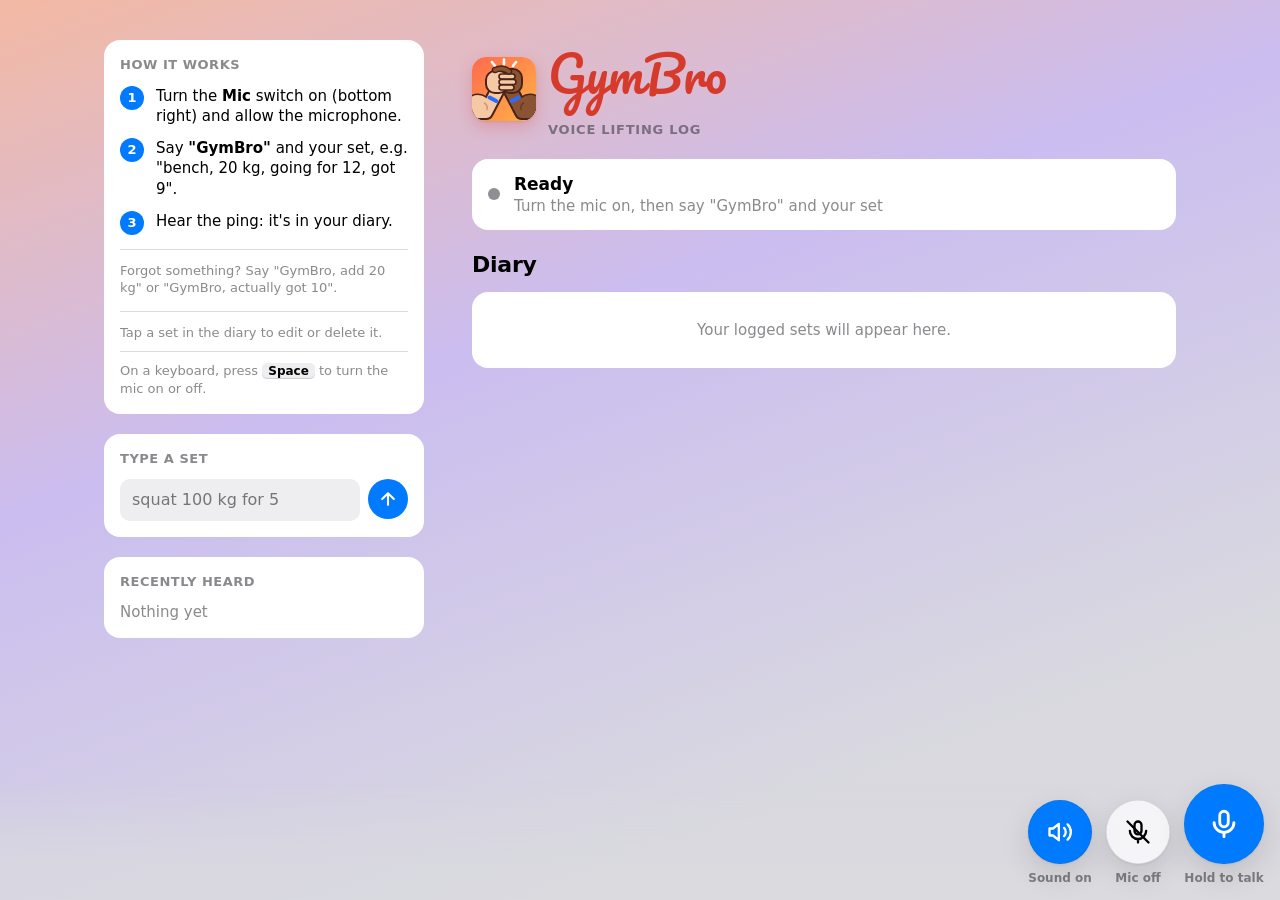
==== commit 06782e3b: "Update index.html" ====
--- a/index.html
+++ b/index.html
@@ -3,17 +3,25 @@
 <head>
   <meta charset="utf-8">
   <meta name="viewport" content="width=device-width, initial-scale=1, viewport-fit=cover">
-  <meta name="theme-color" content="#f2f2f7" media="(prefers-color-scheme: light)">
-  <meta name="theme-color" content="#000000" media="(prefers-color-scheme: dark)">
+  <meta name="theme-color" content="#f3b9a3" media="(prefers-color-scheme: light)">
+  <meta name="theme-color" content="#3d241b" media="(prefers-color-scheme: dark)">
   <title>GymBro</title>
   <link rel="stylesheet" href="style.css">
+  <link rel="preconnect" href="https://fonts.googleapis.com">
+  <link rel="preconnect" href="https://fonts.gstatic.com" crossorigin>
+  <link rel="stylesheet" href="https://fonts.googleapis.com/css2?family=Pacifico&display=swap">
+  <link rel="stylesheet" href="brand.css">
+  <link rel="icon" href="brand-icon.svg" type="image/svg+xml">
 </head>
 <body>
   <div class="layout">
     <main class="main">
-      <header class="top">
-        <p class="eyebrow">Voice lifting log</p>
-        <h1>GymBro</h1>
+      <header class="top brand">
+        <img class="brand-icon" src="brand-icon.svg" alt="">
+        <div>
+          <h1 class="wordmark">GymBro</h1>
+          <p class="eyebrow">Voice lifting log</p>
+        </div>
       </header>
 
       <section id="status" class="status idle" aria-live="polite">
--- a/style.css
+++ b/style.css
@@ -124,6 +124,69 @@
 .ex { font-size: 17px; font-weight: 600; white-space: nowrap; overflow: hidden; text-overflow: ellipsis; }
 .meta { font-size: 15px; color: var(--text-2); white-space: nowrap; overflow: hidden; text-overflow: ellipsis; }
 .entry time { font-size: 15px; color: var(--text-2); font-variant-numeric: tabular-nums; }
+.entry { cursor: pointer; outline: none; transition: background-color 0.15s ease; }
+.entry:hover, .entry:focus-visible { background: var(--fill); }
+.entry:active { background: color-mix(in srgb, var(--fill) 180%, transparent); }
+.chev { display: grid; color: var(--text-2); opacity: 0.6; margin-right: -6px; }
+.chev svg { width: 16px; height: 16px; stroke-width: 2.5; }
+
+/* ---------- edit sheet: slides up from the bottom on phones, centred on bigger screens ---------- */
+
+.sheet {
+  width: min(480px, 100%); max-width: 100%; margin: auto auto 0; padding: 0;
+  border: 0; border-radius: 14px 14px 0 0; background: var(--card); color: var(--text);
+  box-shadow: 0 -10px 40px rgba(0, 0, 0, 0.2);
+}
+.sheet[open] { animation: sheet-up 0.25s ease-out; }
+.sheet::backdrop { background: rgba(0, 0, 0, 0.35); }
+@keyframes sheet-up { from { transform: translateY(40px); opacity: 0; } }
+@media (min-width: 760px) { .sheet { margin: auto; border-radius: 14px; } }
+
+.sheet form { padding: 0 16px calc(16px + env(safe-area-inset-bottom)); }
+.sheet-head {
+  display: grid; grid-template-columns: 1fr auto 1fr; align-items: center;
+  padding: 14px 0; border-bottom: 0.5px solid var(--sep); margin: 0 -16px 8px; padding-left: 16px; padding-right: 16px;
+}
+.sheet-head h2 { margin: 0; font-size: 17px; font-weight: 600; }
+.link { border: 0; background: none; color: var(--blue); font-size: 17px; padding: 6px 0; cursor: pointer; justify-self: start; }
+.link.strong { font-weight: 600; justify-self: end; }
+
+.fields { display: grid; }
+.field {
+  display: flex; align-items: center; justify-content: space-between; gap: 12px;
+  min-height: 48px; font-size: 17px; border-bottom: 0.5px solid var(--sep);
+}
+.field input, .field select {
+  min-width: 0; width: 55%; border: 0; background: none; text-align: right;
+  font-size: 17px; color: var(--text-2); outline: none; padding: 10px 0;
+}
+.field input:focus { color: var(--text); }
+.pair { display: flex; justify-content: flex-end; align-items: center; gap: 6px; width: 55%; }
+.pair input { flex: 1; width: auto; }
+.pair select { flex: none; width: auto; min-width: 3.4em; }
+
+.danger {
+  width: 100%; margin-top: 20px; padding: 14px; border: 0; border-radius: 12px;
+  background: color-mix(in srgb, var(--red) 12%, transparent); color: var(--red);
+  font-size: 17px; font-weight: 600; cursor: pointer;
+}
+
+/* ---------- undo toast ---------- */
+
+.toast {
+  position: fixed; z-index: 20; left: 50%; transform: translateX(-50%);
+  top: calc(16px + env(safe-area-inset-top));
+  display: flex; align-items: center; gap: 16px;
+  padding: 10px 10px 10px 18px; border-radius: 99px;
+  background: var(--glass); color: var(--text); box-shadow: var(--shadow), inset 0 0 0 0.5px var(--sep);
+  -webkit-backdrop-filter: saturate(180%) blur(20px); backdrop-filter: saturate(180%) blur(20px);
+  font-size: 15px; white-space: nowrap;
+}
+.toast[hidden] { display: none; }
+.toast button {
+  border: 0; border-radius: 99px; padding: 6px 14px; cursor: pointer;
+  background: var(--blue); color: #fff; font-size: 15px; font-weight: 600;
+}
 
 /* ---------- sidebar groups ---------- */
 
@@ -137,6 +200,13 @@
   background: var(--blue); color: #fff; font-size: 13px; font-weight: 700;
 }
 .tip { margin: 14px 0 0; padding-top: 12px; border-top: 0.5px solid var(--sep); font-size: 13px; color: var(--text-2); }
+.tip.keys { margin-top: 10px; padding-top: 10px; }
+kbd {
+  font: 600 12px -apple-system, BlinkMacSystemFont, system-ui, sans-serif; color: var(--text);
+  padding: 1px 6px; border-radius: 5px; background: var(--fill); box-shadow: inset 0 -1px 0 var(--sep);
+}
+/* touch-only devices have no keyboard, so hide the hint */
+@media (hover: none) and (pointer: coarse) { .tip.keys { display: none; } }
 
 .typed { display: flex; gap: 8px; }
 .typed input {
--- a/brand.css
+++ b/brand.css
@@ -0,0 +1,36 @@
+/* GymBro branding: script wordmark, handshake icon, two-pastel gradient into grey. */
+
+:root {
+  --bg: #d9d9df;        /* soft grey the gradient settles into */
+  --brand: #d63a2a;
+  --pastel-1: #f3b9a3;  /* peach */
+  --pastel-2: #cbbdf0;  /* lavender */
+}
+@media (prefers-color-scheme: dark) {
+  :root {
+    --bg: #18181b;
+    --brand: #ff7a63;
+    --pastel-1: #3d241b;
+    --pastel-2: #2a2244;
+  }
+}
+
+body {
+  background: linear-gradient(160deg, var(--pastel-1) 0%, var(--pastel-2) 38%, var(--bg) 80%) fixed var(--bg);
+}
+
+/* fade behind the controls blends into the wash instead of a solid colour */
+body::after { background: linear-gradient(to bottom, transparent, color-mix(in srgb, var(--bg) 75%, transparent) 70%); }
+
+.brand { display: flex; align-items: center; gap: 12px; }
+.brand-icon {
+  width: 56px; height: 56px; flex: none; border-radius: 14px;
+  box-shadow: 0 6px 16px rgba(214, 58, 42, 0.25), 0 1px 2px rgba(0, 0, 0, 0.08);
+}
+.wordmark {
+  margin: 0; font-family: "Pacifico", "Snell Roundhand", cursive; font-weight: 400;
+  font-size: 42px; line-height: 1.4; letter-spacing: 0; color: var(--brand);
+}
+.brand .eyebrow { margin-top: 14px; } /* clears the script's descenders */
+@media (min-width: 760px) { .wordmark { font-size: 48px; } .brand-icon { width: 64px; height: 64px; } }
+@media (max-width: 400px) { .wordmark { font-size: 36px; } .brand-icon { width: 48px; height: 48px; border-radius: 12px; } }
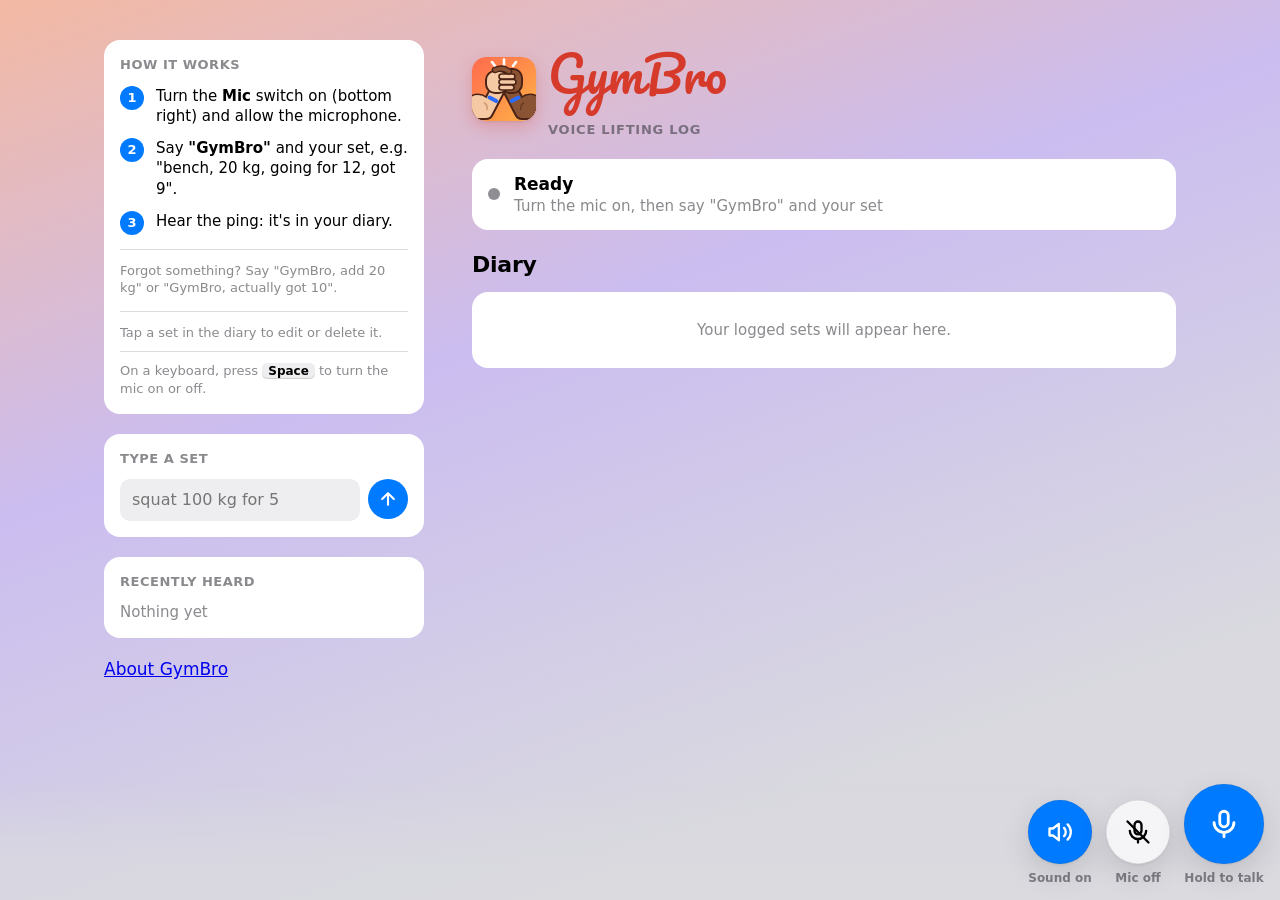
==== commit 73f1e07a: "Update index.html" ====
--- a/index.html
+++ b/index.html
@@ -65,6 +65,8 @@
         <h2>Recently heard</h2>
         <ol id="commands" class="commands"><li class="empty">Nothing yet</li></ol>
       </section>
+
+      <a class="about-link" href="about.html">About GymBro</a>
     </aside>
   </div>
 
